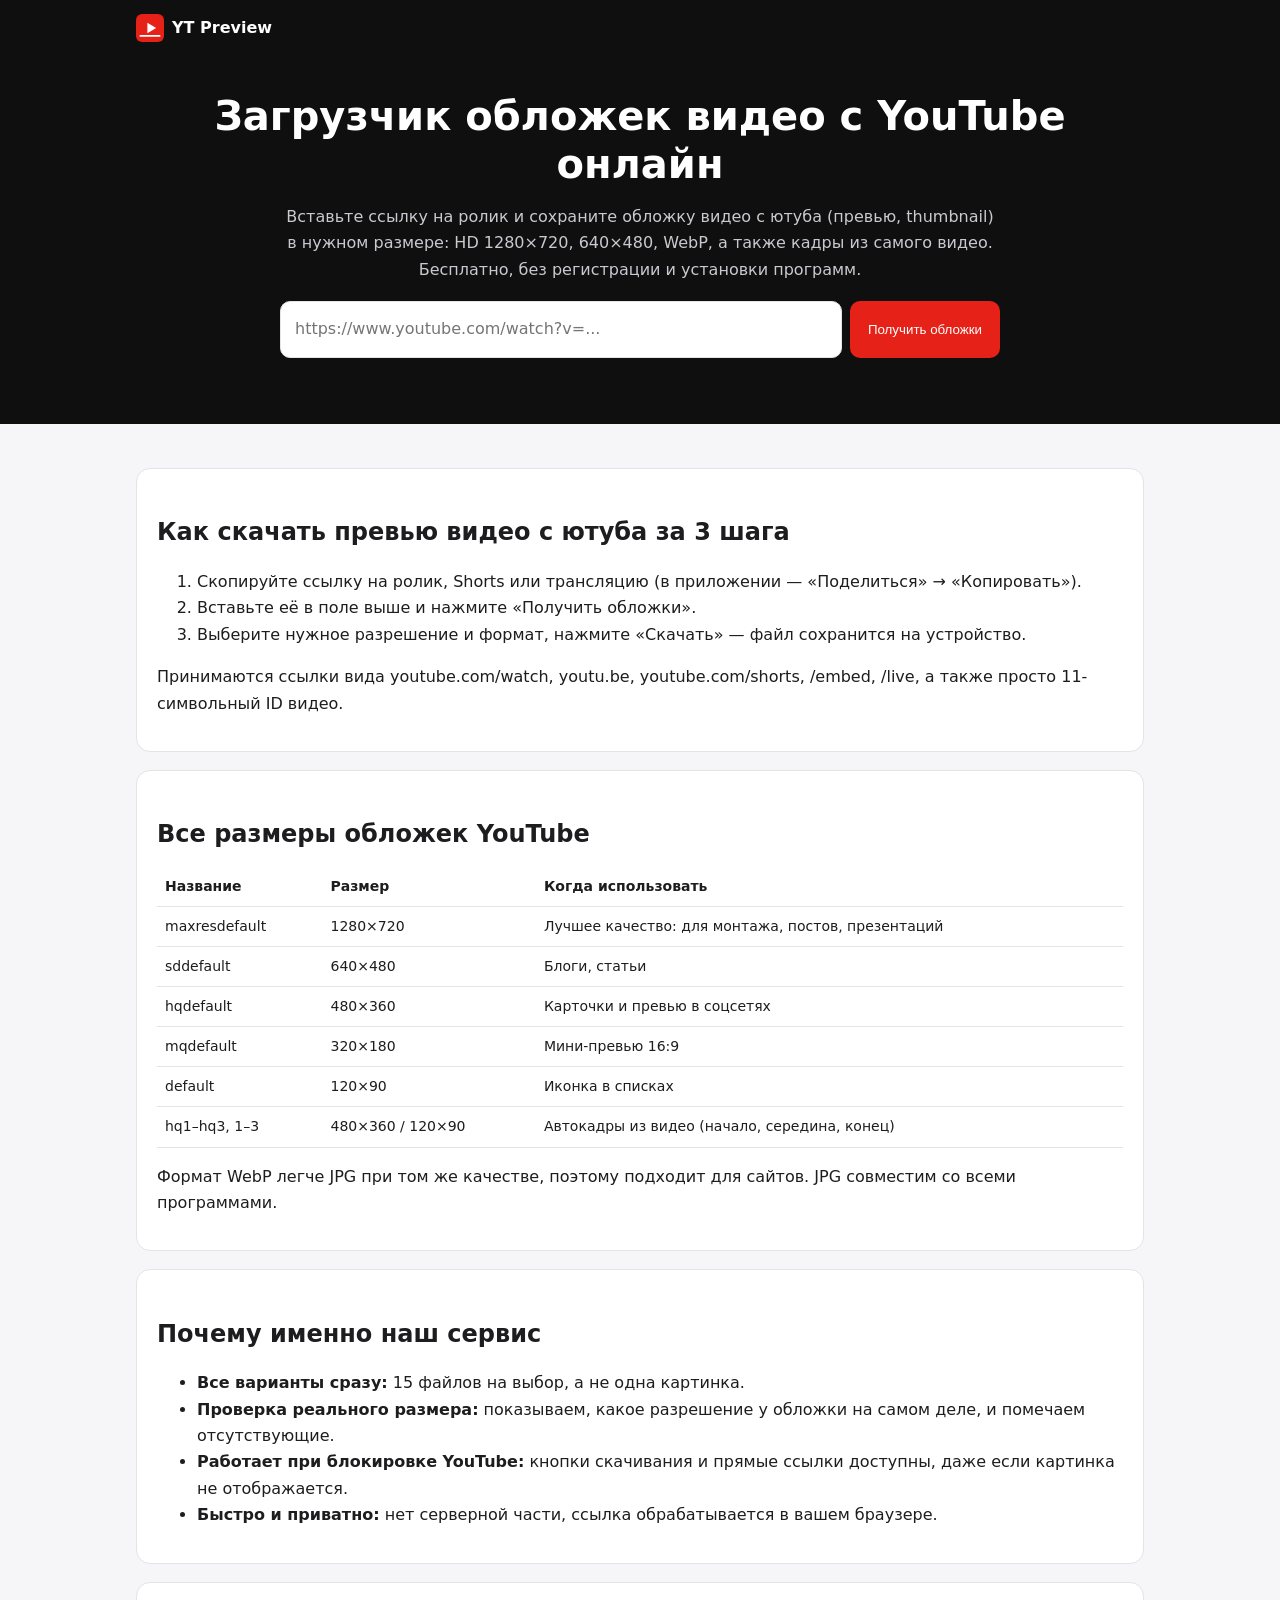
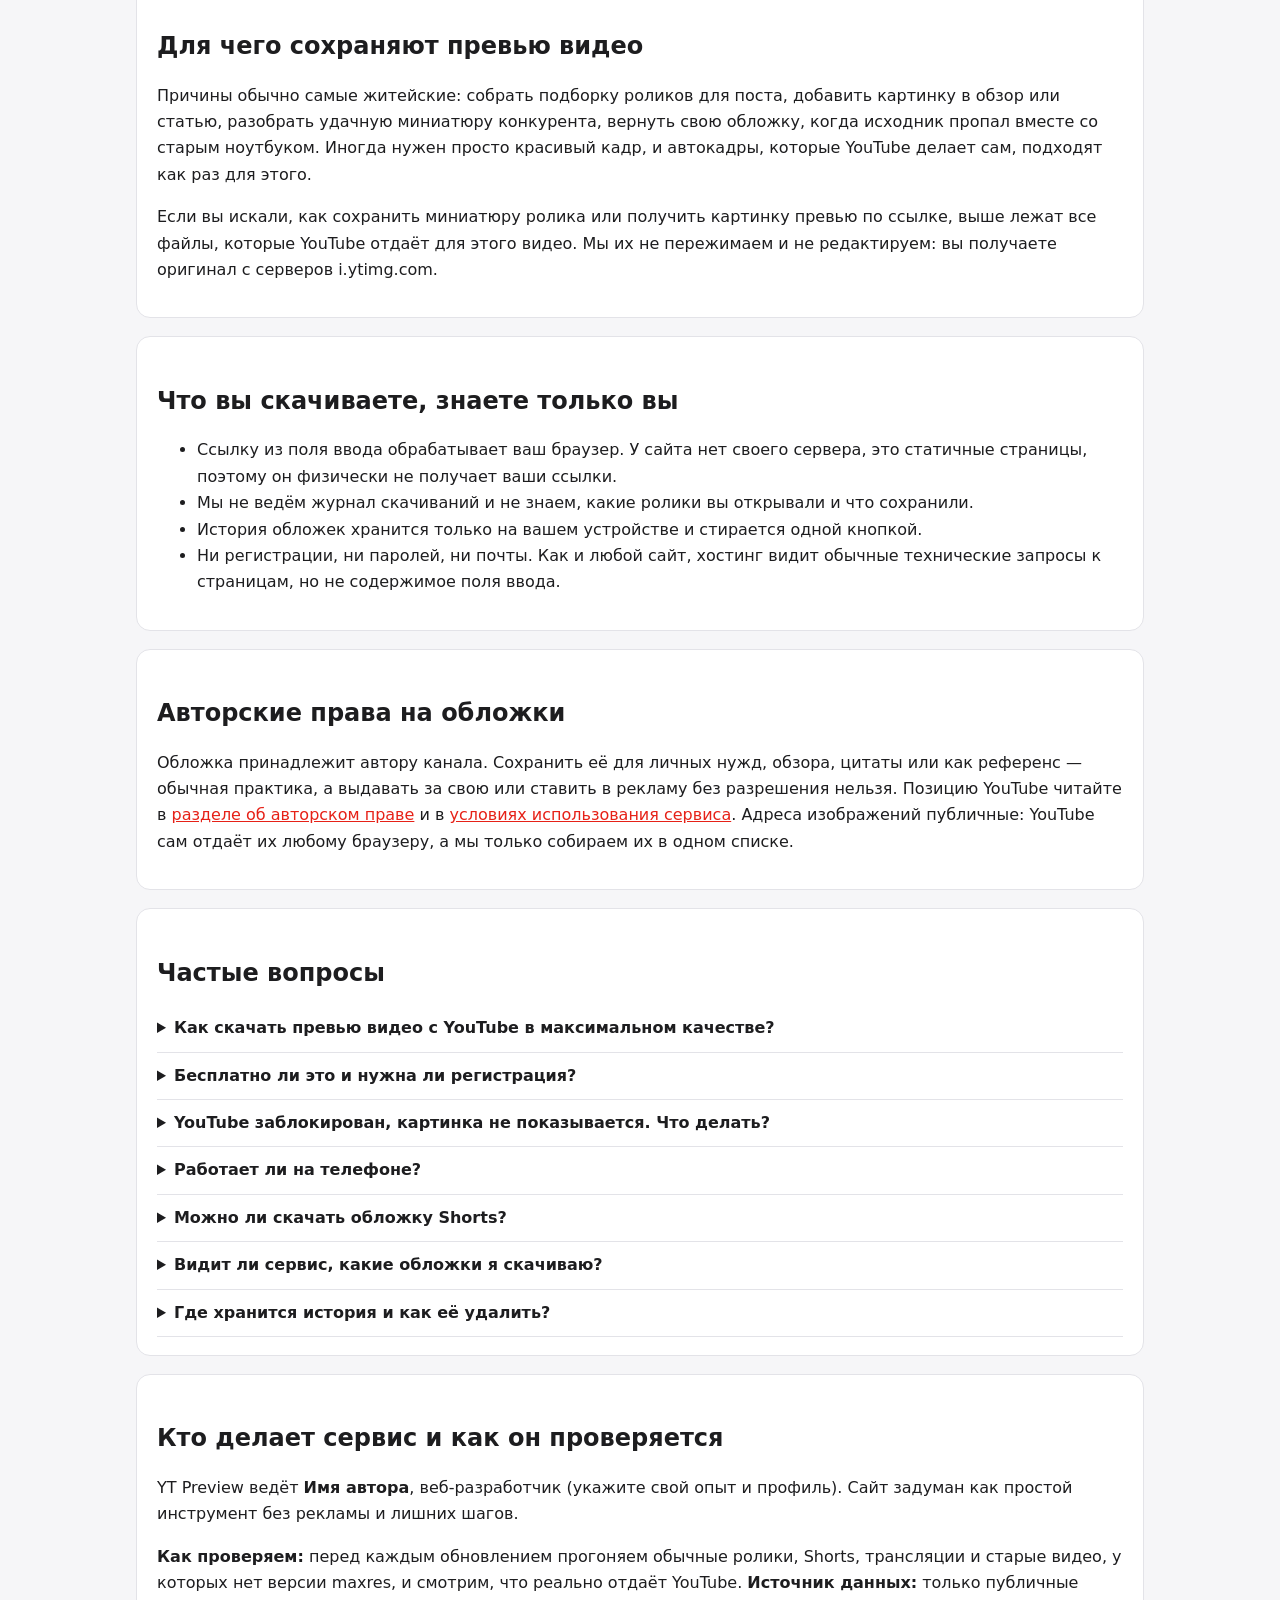
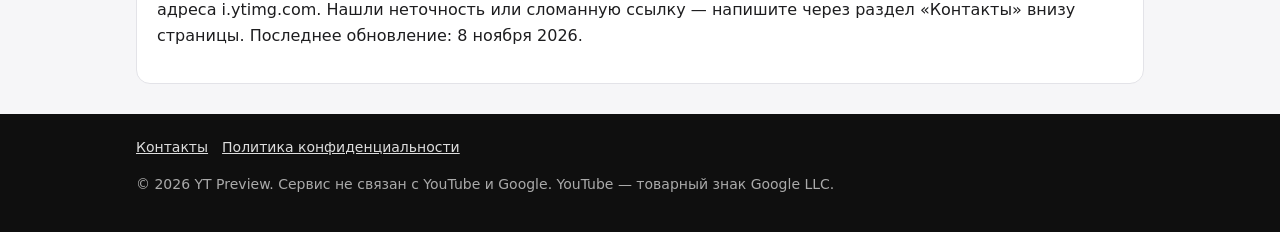
==== index.html @ aecc28fc "Add files via upload" ====
<!DOCTYPE html>
<html lang="ru">
	<head>
		<meta charset="utf-8" />
		<meta name="viewport" content="width=device-width,initial-scale=1" />
		<title>Скачать превью видео с Ютуба по ссылке - все размеры обложки YouTube | HD 1280×720</title>
		<meta name="description" content="Скачайте обложку (превью, миниатюру) видео с YouTube по ссылке: HD 1280×720, SD, HQ, WebP и кадры из ролика. Бесплатно, без регистрации, история только в вашем браузере." />
		<meta name="robots" content="index,follow,max-image-preview:large" />
		<link rel="canonical" href="https://thumbnail-downloader.github.io/" />
		<link rel="icon" href="favicon.svg" type="image/svg+xml" />
		<link rel="apple-touch-icon" href="favicon.svg" />
		<meta name="theme-color" content="#e62117" />
		<meta name="author" content="YT Preview" />
		<link rel="preconnect" href="https://i.ytimg.com" crossorigin />
		<meta property="og:type" content="website" />
		<meta property="og:locale" content="ru_RU" />
		<meta property="og:site_name" content="YT Preview" />
		<meta property="og:title" content="Скачать превью видео с Ютуба по ссылке - все размеры обложки YouTube" />
		<meta property="og:description" content="Скачайте обложку (превью, миниатюру) видео с YouTube по ссылке: HD 1280×720, SD, HQ, WebP и кадры из ролика. Бесплатно, без регистрации, история только в вашем браузере." />
		<meta property="og:url" content="https://thumbnail-downloader.github.io/" />
		<meta property="og:image" content="https://thumbnail-downloader.github.io/favicon.svg" />
		<meta name="twitter:card" content="summary" />
		<meta name="twitter:title" content="Скачать превью видео с Ютуба по ссылке" />
		<meta name="twitter:description" content="Скачайте обложку (превью, миниатюру) видео с YouTube по ссылке: HD 1280×720, SD, HQ, WebP и кадры из ролика. Бесплатно, без регистрации, история только в вашем браузере." />
		<link rel="stylesheet" href="style.css" />
		<script type="application/ld+json">
			{"@context":"https://schema.org","@graph":[{"@type":"WebApplication","name":"YT Preview — скачать обложку видео YouTube","url":"https://thumbnail-downloader.github.io/","applicationCategory":"MultimediaApplication","operatingSystem":"Any","inLanguage":"ru","dateModified":"2026-11-10","author":{"@type":"Person","name":"thumbnail-downloader.github.io"},"offers":{"@type":"Offer","price":"0","priceCurrency":"RUB"}},{"@type":"HowTo","name":"Как скачать обложку видео с YouTube","step":[{"@type":"HowToStep","text":"Скопируйте ссылку на видео"},{"@type":"HowToStep","text":"Вставьте её в поле и нажмите «Получить обложки»"},{"@type":"HowToStep","text":"Выберите размер и формат и нажмите «Скачать»"}]},{"@type":"FAQPage","mainEntity":[{"@type":"Question","name":"Как скачать превью видео с YouTube в максимальном качестве?","acceptedAnswer":{"@type":"Answer","text":"Вставьте ссылку и выберите вариант 1280×720 (maxresdefault). Если такого размера нет, у видео доступны HQ 480×360 и SD 640×480."}},{"@type":"Question","name":"Это бесплатно и нужна ли регистрация?","acceptedAnswer":{"@type":"Answer","text":"Да, бесплатно и без регистрации."}},{"@type":"Question","name":"Что делать, если YouTube заблокирован?","acceptedAnswer":{"@type":"Answer","text":"Кнопки скачивания показываются всегда. Если картинка не загрузилась, нажмите «Скачать» или скопируйте прямую ссылку."}},{"@type":"Question","name":"Можно ли использовать чужую обложку?","acceptedAnswer":{"@type":"Answer","text":"Обложка защищена авторским правом автора канала. Для публикации нужно его разрешение."}}]}]}
		</script>
		<meta name="yandex-verification" content="b35285728a7a13b3" />
	</head>
	<body>
		<header>
			<div class="w">
				<p class="l"><img src="favicon.svg" width="28" height="28" alt="Логотип YT Preview" /> YT Preview</p>
			</div>
		</header>
		<main>
			<div class="hero">
				<div class="w">
					<h1>Загрузчик обложек видео с YouTube онлайн</h1>
					<p>Вставьте ссылку на ролик и сохраните обложку видео с ютуба (превью, thumbnail) в нужном размере: HD 1280×720, 640×480, WebP, а также кадры из самого видео. Бесплатно, без регистрации и установки программ.</p>
					<form id="f"><input id="u" type="text" inputmode="url" placeholder="https://www.youtube.com/watch?v=..." aria-label="Ссылка на видео YouTube" required /><button>Получить обложки</button></form>
					<div id="err" role="alert"></div>
				</div>
			</div>
			<div class="w">
				<div id="res" aria-live="polite"></div>
				<section id="hist" hidden>
					<h2>История ваших обложек</h2>
					<p>Здесь последние ролики, для которых вы открывали обложки. Список лежит только в памяти вашего браузера (localStorage): его видите только вы, никто другой, включая нас, доступа к нему не имеет.</p>
					<div id="hl"></div>
					<button id="hc" type="button" class="btn s">Очистить историю</button>
				</section>
				<section>
					<h2>Как скачать превью видео с ютуба за 3 шага</h2>
					<ol>
						<li>Скопируйте ссылку на ролик, Shorts или трансляцию (в приложении — «Поделиться» → «Копировать»).</li>
						<li>Вставьте её в поле выше и нажмите «Получить обложки».</li>
						<li>Выберите нужное разрешение и формат, нажмите «Скачать» — файл сохранится на устройство.</li>
					</ol>
					<p>Принимаются ссылки вида youtube.com/watch, youtu.be, youtube.com/shorts, /embed, /live, а также просто 11-символьный ID видео.</p>
				</section>
				<section>
					<h2>Все размеры обложек YouTube</h2>
					<div class="sc">
						<table>
							<tr>
								<th>Название</th>
								<th>Размер</th>
								<th>Когда использовать</th>
							</tr>
							<tr>
								<td>maxresdefault</td>
								<td>1280×720</td>
								<td>Лучшее качество: для монтажа, постов, презентаций</td>
							</tr>
							<tr>
								<td>sddefault</td>
								<td>640×480</td>
								<td>Блоги, статьи</td>
							</tr>
							<tr>
								<td>hqdefault</td>
								<td>480×360</td>
								<td>Карточки и превью в соцсетях</td>
							</tr>
							<tr>
								<td>mqdefault</td>
								<td>320×180</td>
								<td>Мини-превью 16:9</td>
							</tr>
							<tr>
								<td>default</td>
								<td>120×90</td>
								<td>Иконка в списках</td>
							</tr>
							<tr>
								<td>hq1–hq3, 1–3</td>
								<td>480×360 / 120×90</td>
								<td>Автокадры из видео (начало, середина, конец)</td>
							</tr>
						</table>
					</div>
					<p>Формат WebP легче JPG при том же качестве, поэтому подходит для сайтов. JPG совместим со всеми программами.</p>
				</section>
				<section>
					<h2>Почему именно наш сервис</h2>
					<ul>
						<li><b>Все варианты сразу:</b> 15 файлов на выбор, а не одна картинка.</li>
						<li><b>Проверка реального размера:</b> показываем, какое разрешение у обложки на самом деле, и помечаем отсутствующие.</li>
						<li><b>Работает при блокировке YouTube:</b> кнопки скачивания и прямые ссылки доступны, даже если картинка не отображается.</li>
						<li><b>Быстро и приватно:</b> нет серверной части, ссылка обрабатывается в вашем браузере.</li>
					</ul>
				</section>
				<section>
					<h2>Для чего сохраняют превью видео</h2>
					<p>
						Причины обычно самые житейские: собрать подборку роликов для поста, добавить картинку в обзор или статью, разобрать удачную миниатюру конкурента, вернуть свою обложку, когда исходник пропал вместе со старым
						ноутбуком. Иногда нужен просто красивый кадр, и автокадры, которые YouTube делает сам, подходят как раз для этого.
					</p>
					<p>
						Если вы искали, как сохранить миниатюру ролика или получить картинку превью по ссылке, выше лежат все файлы, которые YouTube отдаёт для этого видео. Мы их не пережимаем и не редактируем: вы получаете оригинал с
						серверов i.ytimg.com.
					</p>
				</section>
				<section>
					<h2>Что вы скачиваете, знаете только вы</h2>
					<ul>
						<li>Ссылку из поля ввода обрабатывает ваш браузер. У сайта нет своего сервера, это статичные страницы, поэтому он физически не получает ваши ссылки.</li>
						<li>Мы не ведём журнал скачиваний и не знаем, какие ролики вы открывали и что сохранили.</li>
						<li>История обложек хранится только на вашем устройстве и стирается одной кнопкой.</li>
						<li>Ни регистрации, ни паролей, ни почты. Как и любой сайт, хостинг видит обычные технические запросы к страницам, но не содержимое поля ввода.</li>
					</ul>
				</section>
				<section>
					<h2>Авторские права на обложки</h2>
					<p>
						Обложка принадлежит автору канала. Сохранить её для личных нужд, обзора, цитаты или как референс — обычная практика, а выдавать за свою или ставить в рекламу без разрешения нельзя. Позицию YouTube читайте в
						<a href="https://www.youtube.com/howyoutubeworks/copyright/" target="_blank" rel="noopener">разделе об авторском праве</a> и в
						<a href="https://www.youtube.com/t/terms" target="_blank" rel="noopener">условиях использования сервиса</a>. Адреса изображений публичные: YouTube сам отдаёт их любому браузеру, а мы только собираем их в одном
						списке.
					</p>
				</section>
				<section>
					<h2>Частые вопросы</h2>
					<details>
						<summary>Как скачать превью видео с YouTube в максимальном качестве?</summary>
						<p>Выберите вариант 1280×720 (maxresdefault). Если он помечен как недоступный, у автора загружена картинка меньшего размера — берите 640×480 или 480×360.</p>
					</details>
					<details>
						<summary>Бесплатно ли это и нужна ли регистрация?</summary>
						<p>Да, сервис бесплатный, регистрация и установка программ не нужны.</p>
					</details>
					<details>
						<summary>YouTube заблокирован, картинка не показывается. Что делать?</summary>
						<p>Нажмите «Скачать» — браузер откроет прямую ссылку. Также можно скопировать её кнопкой «Ссылка» и открыть через VPN или другое устройство.</p>
					</details>
					<details>
						<summary>Работает ли на телефоне?</summary>
						<p>Да, дизайн адаптивный. На iPhone и Android файл можно сохранить долгим нажатием на картинку.</p>
					</details>
					<details>
						<summary>Можно ли скачать обложку Shorts?</summary>
						<p>Да, вставьте ссылку вида youtube.com/shorts/ID.</p>
					</details>
					<details>
						<summary>Видит ли сервис, какие обложки я скачиваю?</summary>
						<p>Нет. Ссылку обрабатывает ваш браузер, на наш сервер она не отправляется, а журнала скачиваний у сайта нет.</p>
					</details>
					<details>
						<summary>Где хранится история и как её удалить?</summary>
						<p>Только в вашем браузере. Нажмите «Очистить историю» под списком или удалите данные сайта в настройках браузера.</p>
					</details>
				</section>
				<div class="box">
					<h2>Кто делает сервис и как он проверяется</h2>
					<p>YT Preview ведёт <b>Имя автора</b>, веб-разработчик (укажите свой опыт и профиль). Сайт задуман как простой инструмент без рекламы и лишних шагов.</p>
					<p>
						<b>Как проверяем:</b> перед каждым обновлением прогоняем обычные ролики, Shorts, трансляции и старые видео, у которых нет версии maxres, и смотрим, что реально отдаёт YouTube. <b>Источник данных:</b> только публичные
						адреса i.ytimg.com. Нашли неточность или сломанную ссылку — напишите через раздел «Контакты» внизу страницы. Последнее обновление: 8 ноября 2026.
					</p>
				</div>
			</div>
		</main>
		<footer>
			<div class="w">
				<a href="/contacts/">Контакты</a><a href="/privacy/">Политика конфиденциальности</a>
				<p>© 2026 YT Preview. Сервис не связан с YouTube и Google. YouTube — товарный знак Google LLC.</p>
			</div>
		</footer>
		<script src="app.js" defer></script>
	</body>
</html>
---- style.css ----
:root{--a:#e62117;--d:#0f0f0f;--bg:#f6f6f8;--c:#fff;--t:#1d1d1f;--m:#606068;--b:#e3e3e8}
@media(prefers-color-scheme:dark){:root{--bg:#121214;--c:#1c1c20;--t:#f1f1f3;--m:#a0a0aa;--b:#2c2c32}}
*{box-sizing:border-box}body{margin:0;font:16px/1.65 system-ui,-apple-system,"Segoe UI",Roboto,Arial,sans-serif;background:var(--bg);color:var(--t)}
a{color:var(--a)}.w{max-width:1040px;margin:0 auto;padding:0 16px}
header{background:var(--d);color:#fff}header .w{display:flex;justify-content:space-between;align-items:center;min-height:56px;gap:12px;flex-wrap:wrap}
header a{color:#fff;text-decoration:none;margin-left:16px}header .l{font-weight:700;margin:0;display:flex;gap:8px;align-items:center}
.hero{background:var(--d);color:#fff;padding:28px 0 36px;text-align:center}.hero p{color:#c9c9d0;max-width:720px;margin:0 auto 18px}
h1{font-size:clamp(1.6rem,4.5vw,2.5rem);line-height:1.2;margin:.2em 0 .4em}h2{font-size:1.5rem;margin:1.6em 0 .5em}h3{margin:1em 0 .3em}
form{display:flex;gap:8px;max-width:720px;margin:0 auto;flex-wrap:wrap}
input,textarea{flex:1 1 280px;padding:14px;border-radius:10px;border:1px solid var(--b);font:inherit;background:var(--c);color:var(--t)}
button,.btn{background:var(--a);color:#fff;border:0;border-radius:10px;padding:12px 18px;font:600 15px inherit;cursor:pointer;text-decoration:none;display:inline-block;text-align:center}
.btn.s{background:transparent;color:var(--a);border:1px solid var(--a)}
#err{color:#ff8a80;min-height:1.4em;margin-top:8px}
#res{display:grid;grid-template-columns:repeat(auto-fill,minmax(250px,1fr));gap:14px;margin:22px 0}
.card{background:var(--c);border:1px solid var(--b);border-radius:12px;overflow:hidden;display:flex;flex-direction:column}
.im{aspect-ratio:16/9;background:var(--b);display:flex;align-items:center;justify-content:center;text-align:center;font-size:12px;color:var(--m);padding:8px}.im img{width:100%;height:100%;object-fit:cover}
.card div.i{padding:12px;display:flex;flex-direction:column;gap:4px;flex:1}.card small{color:var(--m)}.row{display:flex;gap:6px;margin-top:auto;padding-top:8px}.row>*{flex:1;padding:10px 6px;font-size:14px}
.miss{opacity:.55}section,.box{background:var(--c);border:1px solid var(--b);border-radius:14px;padding:6px 20px 18px;margin:18px 0}
table{width:100%;border-collapse:collapse;font-size:14px}th,td{border-bottom:1px solid var(--b);padding:8px;text-align:left}.sc{overflow-x:auto}
details{border-bottom:1px solid var(--b);padding:10px 0}summary{cursor:pointer;font-weight:600}
footer{background:var(--d);color:#aaa;padding:22px 0;margin-top:30px;font-size:14px}footer a{color:#ddd;margin-right:14px}
[hidden]{display:none!important}#hl{display:grid;grid-template-columns:repeat(auto-fill,minmax(110px,1fr));gap:8px;margin:10px 0 14px}.hi{padding:0;border:1px solid var(--b);background:var(--b);overflow:hidden;aspect-ratio:16/9;border-radius:8px;cursor:pointer}.hi img{width:100%;height:100%;object-fit:cover}
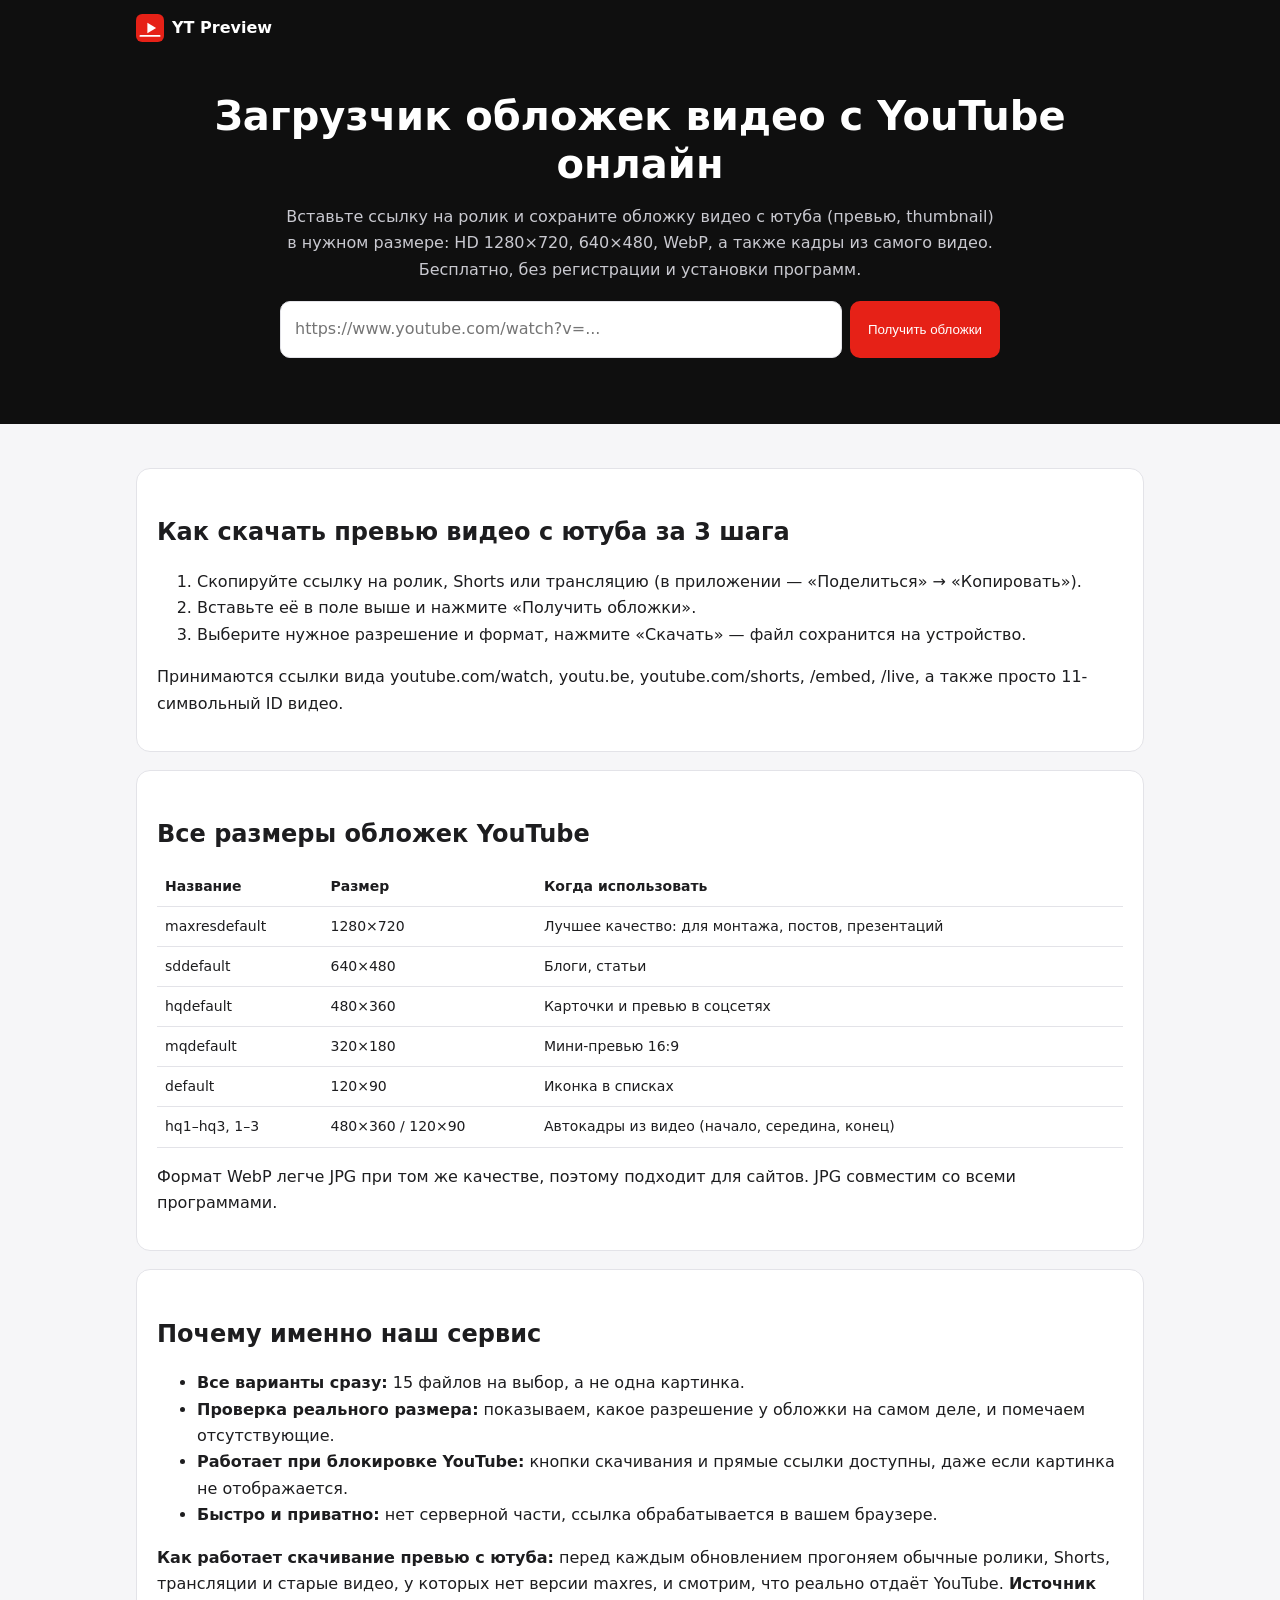
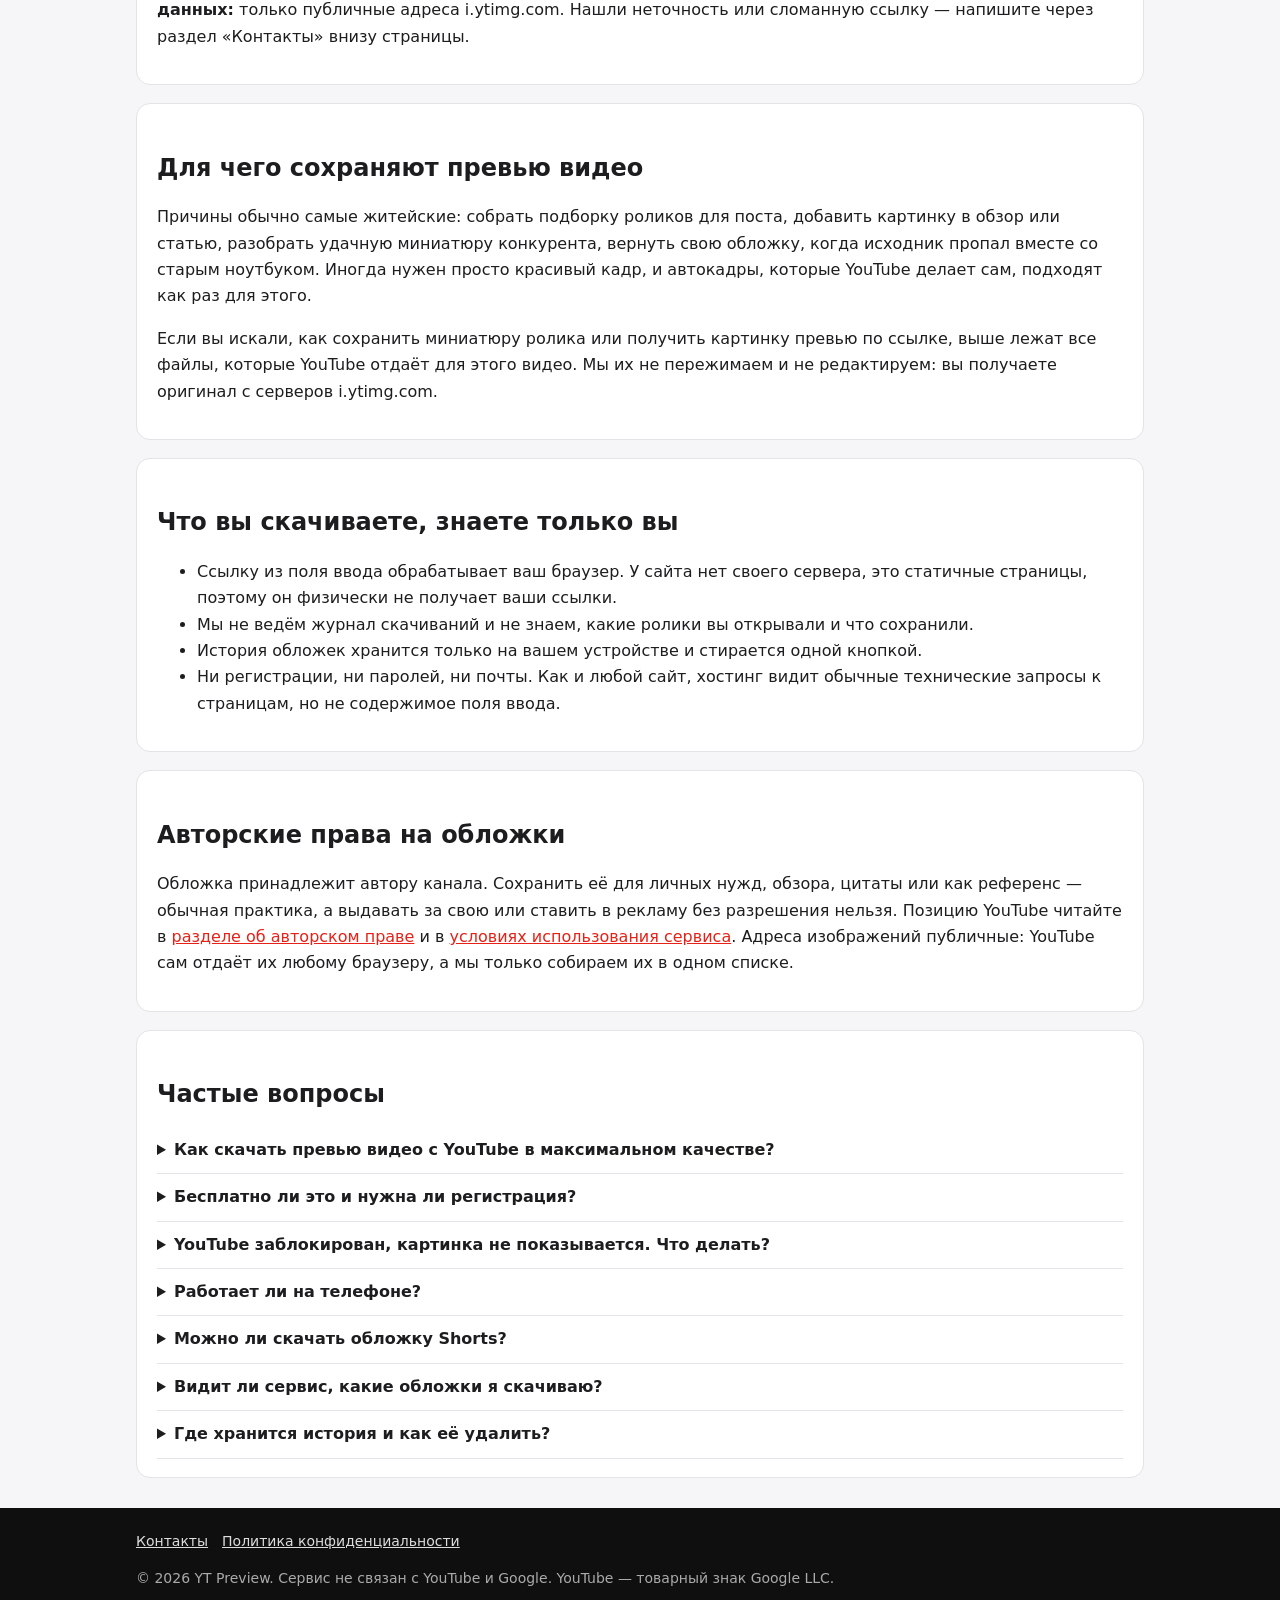
==== commit 683f0900: "Update index.html" ====
--- a/index.html
+++ b/index.html
@@ -111,6 +111,10 @@
 						<li><b>Работает при блокировке YouTube:</b> кнопки скачивания и прямые ссылки доступны, даже если картинка не отображается.</li>
 						<li><b>Быстро и приватно:</b> нет серверной части, ссылка обрабатывается в вашем браузере.</li>
 					</ul>
+					<p>
+						<b>Как работает скачивание превью с ютуба:</b> перед каждым обновлением прогоняем обычные ролики, Shorts, трансляции и старые видео, у которых нет версии maxres, и смотрим, что реально отдаёт YouTube. <b>Источник данных:</b> только публичные
+						адреса i.ytimg.com. Нашли неточность или сломанную ссылку — напишите через раздел «Контакты» внизу страницы.
+					</p>
 				</section>
 				<section>
 					<h2>Для чего сохраняют превью видео</h2>
@@ -172,14 +176,7 @@
 						<p>Только в вашем браузере. Нажмите «Очистить историю» под списком или удалите данные сайта в настройках браузера.</p>
 					</details>
 				</section>
-				<div class="box">
-					<h2>Кто делает сервис и как он проверяется</h2>
-					<p>YT Preview ведёт <b>Имя автора</b>, веб-разработчик (укажите свой опыт и профиль). Сайт задуман как простой инструмент без рекламы и лишних шагов.</p>
-					<p>
-						<b>Как проверяем:</b> перед каждым обновлением прогоняем обычные ролики, Shorts, трансляции и старые видео, у которых нет версии maxres, и смотрим, что реально отдаёт YouTube. <b>Источник данных:</b> только публичные
-						адреса i.ytimg.com. Нашли неточность или сломанную ссылку — напишите через раздел «Контакты» внизу страницы. Последнее обновление: 8 ноября 2026.
-					</p>
-				</div>
+				
 			</div>
 		</main>
 		<footer>
@@ -190,4 +187,4 @@
 		</footer>
 		<script src="app.js" defer></script>
 	</body>
-</html>+</html>
